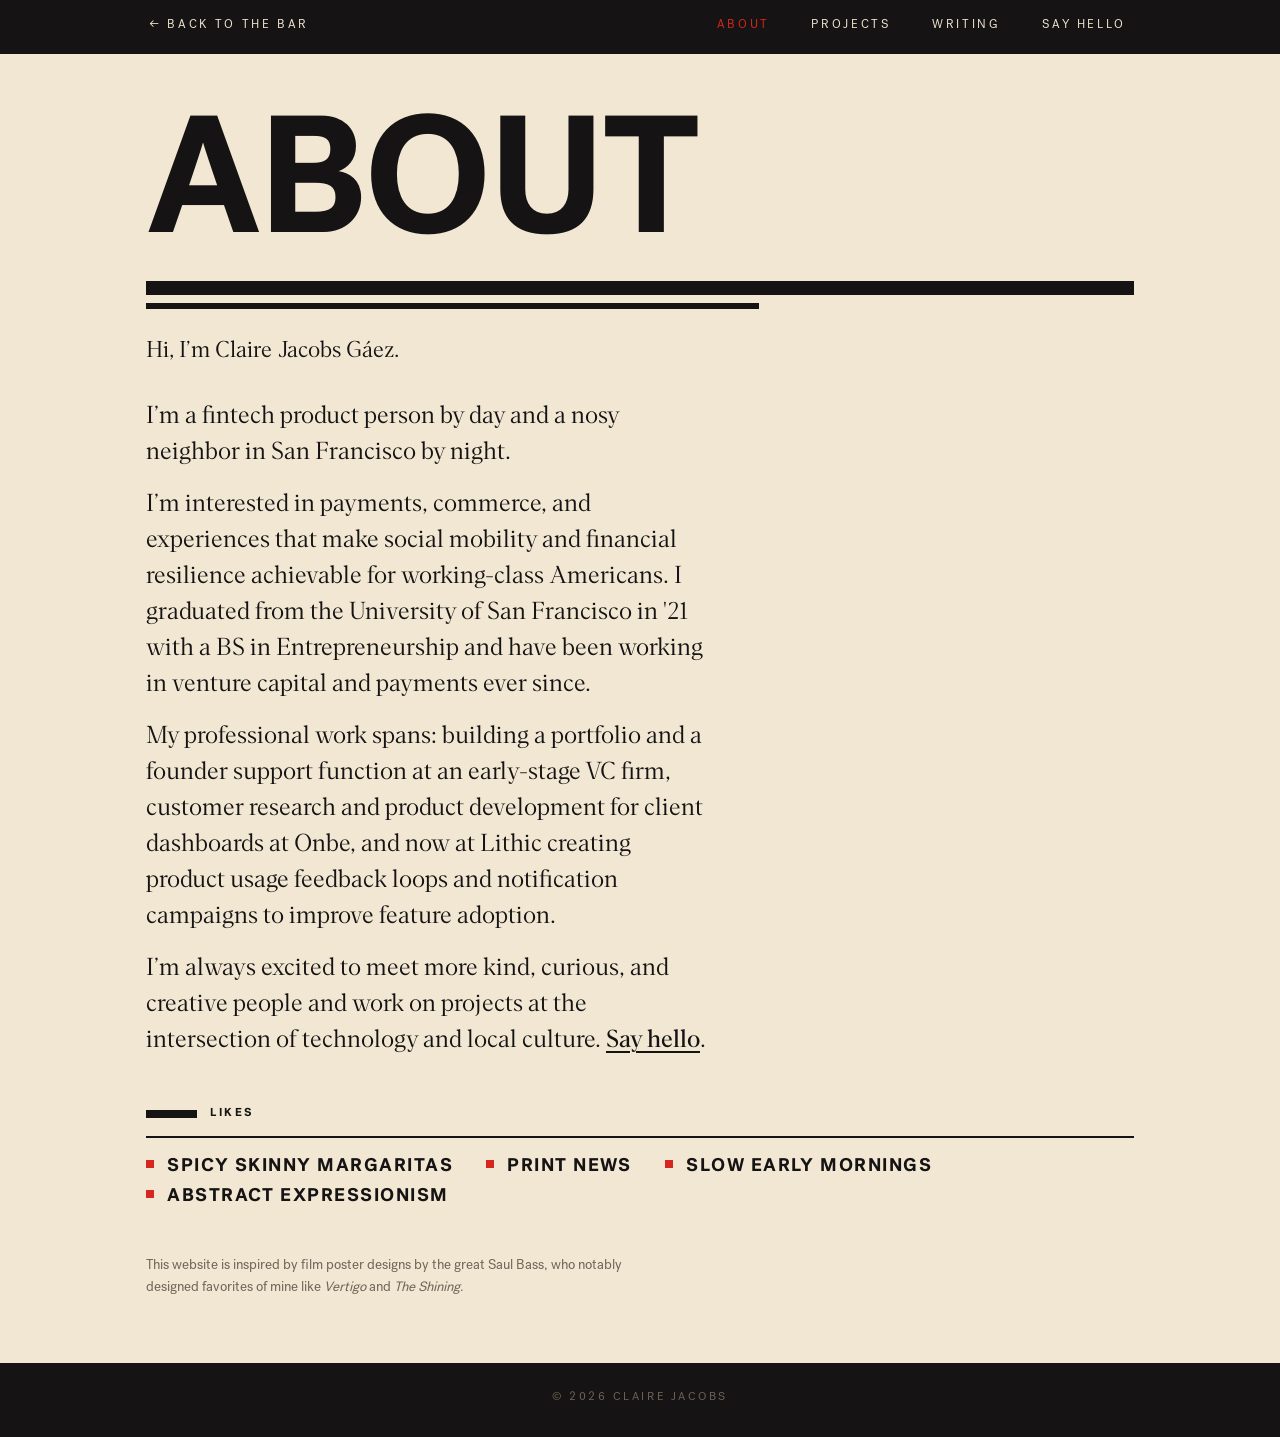
==== about.html @ e671ee5a "Shorten the likes heading on About Co-Authored-By: Claude Opus 5.5 <noreply@anthropic.com>" ====
<!DOCTYPE html>
<html lang="en">
<head>
<meta charset="UTF-8">
<meta name="viewport" content="width=device-width, initial-scale=1.0">
<title>About — Claire Jacobs</title>
<meta name="description" content="Claire Jacobs Gáez: fintech product person by day, nosy neighbor in San Francisco by night.">
<link rel="icon" href="data:image/svg+xml,%3Csvg xmlns='http://www.w3.org/2000/svg' viewBox='0 0 100 100'%3E%3Ctext y='.9em' font-size='90'%3E%F0%9F%8D%B8%3C/text%3E%3C/svg%3E">
<link rel="stylesheet" href="style.css?v=8">
<link rel="stylesheet" href="page.css?v=9">
</head>
<body class="inner theme-light">

<header class="page-top">
  <div class="page-top-inner">
    <a href="./">← Back to the bar</a>
    <nav aria-label="Main"><ul><li><a href="about.html" aria-current="page">About</a></li><li><a href="projects.html">Projects</a></li><li><a href="writing.html">Writing</a></li><li><a href="contact.html">Say hello</a></li></ul></nav>
  </div>
</header>

<main class="page">
  <div class="page-head">
    <h1 class="page-title">ABOUT</h1>
    <div class="rule"></div><div class="rule short"></div>
    <p class="page-dek">Hi, I’m Claire Jacobs Gáez.</p>
  </div>

  <div class="prose">
    <p>I’m a fintech product person by day and a nosy neighbor in San Francisco by night.</p>
    <p>I’m interested in payments, commerce, and experiences that make social mobility and financial resilience achievable for working-class Americans. I graduated from the University of San Francisco in '21 with a BS in Entrepreneurship and have been working in venture capital and payments ever since.</p>
    <p>My professional work spans: building a portfolio and a founder support function at an early-stage VC firm, customer research and product development for client dashboards at Onbe, and now at Lithic creating product usage feedback loops and notification campaigns to improve feature adoption.</p>
    <p>I’m always excited to meet more kind, curious, and creative people and work on projects at the intersection of technology and local culture. <a href="contact.html">Say hello</a>.</p>
  </div>

  <h2 class="section-label"><b></b>Likes</h2>
  <ul class="billing">
    <li>Spicy skinny margaritas</li>
    <li>Print news</li>
    <li>Slow early mornings</li>
    <li>Abstract expressionism</li>
  </ul>

  <p class="colophon">This website is inspired by film poster designs by the great Saul Bass, who notably designed favorites of mine like <cite>Vertigo</cite> and <cite>The Shining</cite>.</p>
</main>

<footer class="page-foot">
  <p>© 2026 Claire Jacobs</p>
</footer>

<script src="page.js?v=3"></script>
</body>
</html>
---- style.css ----
@font-face {
  font-family: 'Para';
  src: url('fonts/Para-Light.otf') format('opentype');
  font-weight: 300;
  font-style: normal;
  font-display: swap;
}

@font-face {
  font-family: 'Para';
  src: url('fonts/Para-Regular.otf') format('opentype');
  font-weight: 400;
  font-style: normal;
  font-display: swap;
}

@font-face {
  font-family: 'Post Grotesk';
  src: url('fonts/PostGrotesk-Book.otf') format('opentype');
  font-weight: 400;
  font-style: normal;
  font-display: swap;
}

@font-face {
  font-family: 'Post Grotesk';
  src: url('fonts/PostGrotesk-Bold.otf') format('opentype');
  font-weight: 700;
  font-style: normal;
  font-display: swap;
}

:root {
  --bg: #f1e7d3;
  --ink: #151313;
  --ink-soft: #6e6458;
  --panel-bg: #f8f0e0;
  --red: #d7261e;
  --display: 'Para', serif;
  --sans: 'Post Grotesk', sans-serif;
}

* { box-sizing: border-box; }

body {
  margin: 0;
  background: var(--bg);
  color: var(--ink);
  font-family: var(--sans);
  font-weight: 400;
}

.visually-hidden {
  position: absolute;
  width: 1px;
  height: 1px;
  overflow: hidden;
  clip: rect(0 0 0 0);
  white-space: nowrap;
}

/* ---------- poster ----------
   One poster, built on the diagonal of the bar. The scene has no frame: it runs
   off the top and right of the screen, and its cream floor is the page itself.
   The open floor at bottom-left is the quiet part of the poster, and the menu
   sits there as torn-paper tags stepping down parallel to the stools. The sign
   on the canopy stays the loudest type. */
.poster {
  min-height: 100svh;
  overflow: hidden;
}

.stage {
  position: relative;
  margin-left: auto;              /* pinned to the right edge */
  width: min(100vw, 100svh * 600 / 420);
  container-type: inline-size;
}

.room {
  width: 100%;
  height: auto;
  display: block;
}

/* positions are in the scene's own units (600 x 420 from y=30), so the
   menu stays on the same patch of floor at any size */
.menu {
  position: absolute;
  left: calc(14 / 600 * 100%);
  top: calc((280 - 30) / 420 * 100%);
  font-size: clamp(18px, 5.2cqw, 76px);
}

.menu ul {
  list-style: none;
  margin: 0;
  padding: 0;
  display: grid;
  gap: 0.02em;
  justify-items: start;
}

.menu li {
  margin-left: calc(var(--i) * 0.28em);   /* a gentle step down the floor, parallel to the stools */
}

/* Wide screens leave an empty strip left of the picture. There the menu moves
   into that strip as a type column locked to the window: right-aligned to the
   window's left edge, ABOUT level with its top, SAY HELLO with its bottom.
   The floor is left as open cream. (100vw - 100cqw is the strip's width.) */
@media (min-aspect-ratio: 17/10) and (min-width: 761px) {
  .menu {
    left: auto;
    right: calc(97% + 2.2cqw);
    top: calc((108 - 30) / 420 * 100%);
    height: calc(158 / 420 * 100%);
    font-size: clamp(20px, min(3.6cqw, (100vw - 100cqw + 3cqw) / 6.8), 52px);
  }
  .menu ul {
    height: 100%;
    display: flex;
    flex-direction: column;
    justify-content: space-between;
    align-items: flex-end;
  }
  .menu li { margin-left: 0; }
}

/* big hand-cut capitals; a torn red strip slides in behind on hover/focus
   and the letters turn cream */
.menu-item {
  font: inherit;
  font-family: var(--sans);
  font-weight: 700;
  line-height: 0.95;
  letter-spacing: 0.01em;
  white-space: nowrap;
  color: var(--ink);
  text-decoration: none;
  display: inline-block;
  min-height: 44px;
  padding: 0.06em 0.12em;
  cursor: pointer;
  position: relative;
  isolation: isolate;
  transition: color 0.15s ease;
}

.menu-item .cut span {
  display: inline-block;
  transform: translateY(var(--y)) rotate(var(--r));
}

.menu-item .cut .sp { width: 0.28em; }

.menu-item::before {
  content: "";
  position: absolute;
  inset: 0.06em -0.08em 0.1em;
  background: var(--red);
  clip-path: polygon(0 12%, 18% 0, 47% 9%, 76% 2%, 100% 10%, 99% 88%, 70% 100%, 38% 91%, 12% 100%, 1% 86%);
  transform: scaleX(0);
  transform-origin: left;
  transition: transform 0.22s ease;
  z-index: -1;
}

.menu-item:hover,
.menu-item:focus-visible {
  color: var(--bg);
}

.menu-item:hover::before,
.menu-item:focus-visible::before {
  transform: scaleX(1);
}

/* keyboard focus also gets a ring, so it never relies on colour alone */
.menu-item:focus-visible {
  outline: 3px solid var(--ink);
  outline-offset: 3px;
}

.menu-item:focus:not(:focus-visible) { outline: none; }

/* phones and narrow windows: the floor is too small to hold readable tags,
   so the menu steps down beneath the picture instead */
@media (max-width: 760px) {
  .poster { min-height: 0; padding-bottom: 24px; }
  .stage { width: 100vw; }
  .menu {
    position: static;
    font-size: clamp(30px, 10vw, 46px);
    padding: 8px 16px 0;
  }
  .menu li { margin-left: calc(var(--i) * 0.5em); }
}

/* ---------- the bar comes alive ----------
   The couple talk (heads tilt and nod) and he takes a sip now and then.
   Once a minute the bartender walks in behind the bar, shakes a cocktail and
   walks out; his walk path comes from the scene generator (sketch/bar.js).
   Everything holds still for people who ask for reduced motion. */
@media (prefers-reduced-motion: no-preference) {
  .head-fedora { animation: talk-him 7s ease-in-out infinite; }
  .head-bob    { animation: talk-her 9s ease-in-out 1.5s infinite; }
  .sip-arm     { animation: sip-arm 22s ease-in-out 4s infinite; }
  .sip-glass   { animation: sip-glass 22s ease-in-out 4s infinite; }

  /* the bartender's choreography is generated with the scene: see the
     <style> inside the SVG and photoBar() in sketch/bar.js */
}

@keyframes talk-him {
  0%, 100% { transform: rotate(0); }
  15% { transform: rotate(6deg); }
  22% { transform: rotate(3deg); }
  29% { transform: rotate(7deg); }
  36% { transform: rotate(4deg); }
  50% { transform: rotate(6deg); }
  65% { transform: rotate(0); }
}

@keyframes talk-her {
  0%, 100% { transform: rotate(0); }
  12% { transform: rotate(-5deg); }
  20% { transform: rotate(-2deg); }
  28% { transform: rotate(-6deg); }
  45% { transform: rotate(2deg) translateY(-1px); }
  55% { transform: rotate(0); }
}

@keyframes sip-arm {
  0%, 68%, 100% { transform: rotate(0); }
  76%, 88% { transform: rotate(70deg); }
}

@keyframes sip-glass {
  0%, 68%, 100% { transform: translate(0, 0); }
  76%, 88% { transform: translate(var(--dx), var(--dy)); }
}


/* ---------- footer ---------- */
/* a credit block on black, like the bottom of a film poster */
.site-footer {
  text-align: center;
  padding: 1.6rem 1rem 2rem;
  font-size: 0.72rem;
  letter-spacing: 0.22em;
  text-transform: uppercase;
  color: var(--ink-soft);
}

.site-footer p {
  margin: 0;
}
---- page.css ----
/* ---------- inner pages ----------
   Every page off the bar is built the same way, after the Psycho title
   sequence: one big title, two heavy rules under it, then the content as
   full-width bands between thin rules. A page is either dark (cream on
   black) or light (black on cream); the theme only swaps --fg and --ground,
   so the layout never changes between them. */

.theme-dark  { --ground: var(--ink); --fg: var(--bg); }
.theme-light { --ground: var(--bg);  --fg: var(--ink); }

body.inner {
  min-height: 100svh;
  display: flex;
  flex-direction: column;
  background: var(--ground);
  color: var(--fg);
  --gutter: clamp(16px, 5vw, 56px);
}

.page {
  flex: 1;
  width: 100%;
  max-width: 1100px;
  margin: 0 auto;
  padding: 0 var(--gutter) 4rem;
}

/* ---------- top strip: black on every page ---------- */
.page-top {
  background: var(--ink);
  color: var(--bg);
  border-bottom: 2px solid var(--fg);
}

.page-top-inner {
  max-width: 1100px;
  margin: 0 auto;
  padding: 0 var(--gutter);
  display: flex;
  justify-content: space-between;
  align-items: center;
  gap: 1rem;
  min-height: 52px;
  font-size: 0.75rem;
  letter-spacing: 0.22em;
  text-transform: uppercase;
}

.page-top a {
  color: var(--bg);
  text-decoration: none;
  display: inline-flex;
  align-items: center;
  min-height: 44px;
  padding: 0 0.2rem;
}

.page-top > div > a:hover,
.page-top a[aria-current="page"] { color: var(--red); }
.page-top nav a { padding: 0 0.5rem; }

.page-top a:focus-visible {
  outline: 2px solid var(--bg);
  outline-offset: 2px;
}

.page-top nav ul {
  list-style: none;
  margin: 0;
  padding: 0;
  display: flex;
  gap: clamp(0.6rem, 2vw, 1.6rem);
}

/* ---------- title block ---------- */
.page-head {
  padding: clamp(2rem, 6vw, 4.5rem) 0 2rem;
}

/* one size on every page, set so the longest title (SAY HELLO) fits the column */
.page-title {
  font-family: var(--sans);
  font-weight: 700;
  font-size: min(200px, calc((min(100vw, 1100px) - 2 * var(--gutter)) / (9 * 0.66)));
  line-height: 0.78;
  letter-spacing: -0.02em;
  white-space: nowrap;
  margin: 0;
}

.rule { height: 14px; background: var(--fg); margin-top: 1.6rem; }
.rule.short { height: 6px; margin-top: 8px; width: 62%; }

.page-dek {
  font-family: var(--display);
  font-weight: 300;
  font-size: clamp(1.1rem, 2.2vw, 1.4rem);
  line-height: 1.4;
  max-width: 32ch;
  margin: 1.6rem 0 0;
}

/* running text (About): Para at reading size, between the rows */
.prose {
  font-family: var(--display);
  font-weight: 300;
  font-size: clamp(1.2rem, 2.2vw, 1.5rem);
  line-height: 1.5;
  max-width: 40ch;
  display: grid;
  gap: 1rem;
  margin: 0 0 3rem;
}

.prose p { margin: 0; }

.prose a {
  color: inherit;
  font-weight: 400;
  text-decoration-thickness: 2px;
  text-underline-offset: 0.15em;
}

.prose a:hover { color: var(--red); }

/* a small heading in the same voice as the row labels */
.section-label {
  font-family: var(--sans);
  font-size: 0.72rem;
  font-weight: 700;
  letter-spacing: 0.22em;
  text-transform: uppercase;
  margin: 0 0 1rem;
}

.section-label b {
  display: inline-block;
  vertical-align: middle;
  width: 3.2rem;
  height: 8px;
  margin-right: 0.8rem;
  background: var(--fg);
}

.credits + .prose,
.billing + .colophon { margin-top: 3rem; }

/* work: a poster credit block. Company in small bold caps over a short line
   of what I did there, three across, sitting under one thin rule */
.credits {
  display: grid;
  grid-template-columns: repeat(auto-fit, minmax(min(100%, 14rem), 1fr));
  gap: 1.2rem 2rem;
  margin: 0;
  padding-top: 1.1rem;
  border-top: 2px solid var(--fg);
}

.credits div { min-width: 0; }

.credits dt {
  font-family: var(--sans);
  font-weight: 700;
  font-size: 0.95rem;
  letter-spacing: 0.14em;
  text-transform: uppercase;
  margin: 0 0 0.35rem;
}

.credits dd {
  font-family: var(--display);
  font-weight: 300;
  font-size: 1.05rem;
  line-height: 1.4;
  margin: 0;
}

/* likes: one billing line, each item led by a small red square */
.billing {
  list-style: none;
  margin: 0;
  padding: 1.1rem 0 0;
  border-top: 2px solid var(--fg);
  display: flex;
  flex-wrap: wrap;
  align-items: center;
  gap: 0.5rem 1.8em;
  font-family: var(--sans);
  font-weight: 700;
  font-size: clamp(0.95rem, 1.6vw, 1.15rem);
  letter-spacing: 0.08em;
  text-transform: uppercase;
}

.billing li::before {
  content: "";
  display: inline-block;
  width: 0.45em;
  height: 0.45em;
  background: var(--red);
  margin-right: 0.7em;
  vertical-align: 0.15em;
}

.colophon {
  font-size: 0.85rem;
  line-height: 1.6;
  max-width: 60ch;
  margin: 3rem 0 0;
  color: var(--ink-soft);
}

.theme-dark .colophon { color: var(--bg); opacity: 0.7; }

/* ---------- filter buttons ---------- */
.filters {
  display: flex;
  flex-wrap: wrap;
  gap: 0.5rem;
  margin: 0 0 1.4rem;
}

.filters button {
  font-family: var(--sans);
  font-weight: 700;
  font-size: 0.78rem;
  letter-spacing: 0.18em;
  text-transform: uppercase;
  color: var(--fg);
  background: none;
  border: 2px solid var(--fg);
  min-height: 44px;
  padding: 0 1rem;
  cursor: pointer;
}

.filters button[aria-pressed="true"] {
  background: var(--fg);
  color: var(--ground);
}

.filters button[aria-pressed="true"]:hover,
.filters button[aria-pressed="true"]:focus-visible { background: none; }

.filters button:focus-visible {
  outline: 3px solid var(--red);
  outline-offset: 2px;
}

/* ---------- rows ---------- */
.rows {
  list-style: none;
  margin: 0;
  padding: 0;
}

.rows li { border-top: 2px solid var(--fg); }
.rows li:last-child { border-bottom: 2px solid var(--fg); }
.rows li[hidden] { display: none; }

.row {
  display: grid;
  grid-template-columns: 9rem minmax(0, 1fr) 6rem;
  gap: 0.3rem 1.4rem;
  align-items: baseline;
  padding: 1.3rem 0.4rem;
  color: var(--fg);
  text-decoration: none;
}

.row > * { min-width: 0; }

/* pointing at a link lays a torn red paper strip behind it, the same cut
   paper as the homepage menu; text turns cream on the red. Each row gets
   one of three tears so they don't look stamped. No motion. */
a.row,
.filters button,
.page-top nav a {
  position: relative;
  isolation: isolate;
}

a.row::before,
.filters button::before,
.page-top nav a::before {
  content: "";
  position: absolute;
  inset: 4px -8px;
  background: var(--red);
  clip-path: var(--tear);
  z-index: -1;
  visibility: hidden;
}

:root {
  --tear-1: polygon(0 10%, 14% 0, 41% 7%, 69% 1%, 100% 8%, 99% 90%, 73% 100%, 44% 93%, 16% 100%, 1% 88%);
  --tear-2: polygon(1% 4%, 22% 9%, 48% 0, 77% 6%, 99% 1%, 100% 94%, 80% 88%, 55% 100%, 27% 92%, 0 100%);
  --tear-3: polygon(0 0, 31% 8%, 58% 2%, 86% 9%, 100% 3%, 98% 86%, 64% 100%, 38% 91%, 11% 98%, 2% 90%);
}

a.row, .filters button, .page-top nav a { --tear: var(--tear-1); }
.rows li:nth-child(3n+2) a.row, .filters button:nth-child(2), .page-top nav li:nth-child(2) a { --tear: var(--tear-2); }
.rows li:nth-child(3n) a.row, .filters button:nth-child(3), .page-top nav li:nth-child(3) a { --tear: var(--tear-3); }

a.row:hover::before,
a.row:focus-visible::before,
.filters button:hover::before,
.filters button:focus-visible::before,
.page-top nav a:hover::before,
.page-top nav a:focus-visible::before {
  visibility: visible;
}

a.row:hover,
a.row:focus-visible,
.filters button:hover,
.filters button:focus-visible,
.page-top nav a:hover,
.page-top nav a:focus-visible {
  color: var(--bg);
}

/* on the red, every tag bar goes cream (the red professional bar would vanish) */
a.row:hover .lab b,
a.row:focus-visible .lab b { background: var(--bg); }

/* keyboard focus also gets a ring, so it never relies on colour alone */
a.row:focus-visible {
  outline: 3px solid var(--fg);
  outline-offset: 2px;
}

/* the short bar beside each row; red marks the accent kind (professional) */
.lab {
  font-size: 0.66rem;
  letter-spacing: 0.22em;
  text-transform: uppercase;
  line-height: 1.9;
}

.lab b {
  display: block;
  width: 3.2rem;
  height: 8px;
  margin-bottom: 0.5rem;
  background: var(--fg);
}

.accent .lab b { background: var(--red); }

.row .t {
  display: block;
  font-weight: 700;
  font-size: clamp(1.2rem, 2.6vw, 1.9rem);
  line-height: 1.05;
  text-wrap: balance;
}

.row .d {
  display: block;
  font-size: 0.95rem;
  line-height: 1.45;
  margin-top: 0.4rem;
  max-width: 62ch;
}

.src {
  font-size: 0.66rem;
  letter-spacing: 0.22em;
  text-transform: uppercase;
  text-align: right;
}

/* ---------- footer: black on every page ---------- */
.page-foot {
  background: var(--ink);
  color: var(--ink-soft);
  border-top: 2px solid var(--fg);
  text-align: center;
  padding: 1.6rem 1rem 2rem;
  font-size: 0.72rem;
  letter-spacing: 0.22em;
  text-transform: uppercase;
}

.page-foot p { margin: 0; }

@media (max-width: 700px) {
  .page-top nav { display: none; }   /* the back link is enough on phones */
  .row { grid-template-columns: minmax(0, 1fr); }
  .src { text-align: left; }
  .lab b {
    display: inline-block;
    vertical-align: middle;
    width: 2rem;
    margin: 0 0.6rem 0 0;
  }
}

/* the torn strip replaces the button's square outline while it shows */
.filters button:hover,
.filters button:focus-visible { border-color: transparent; }
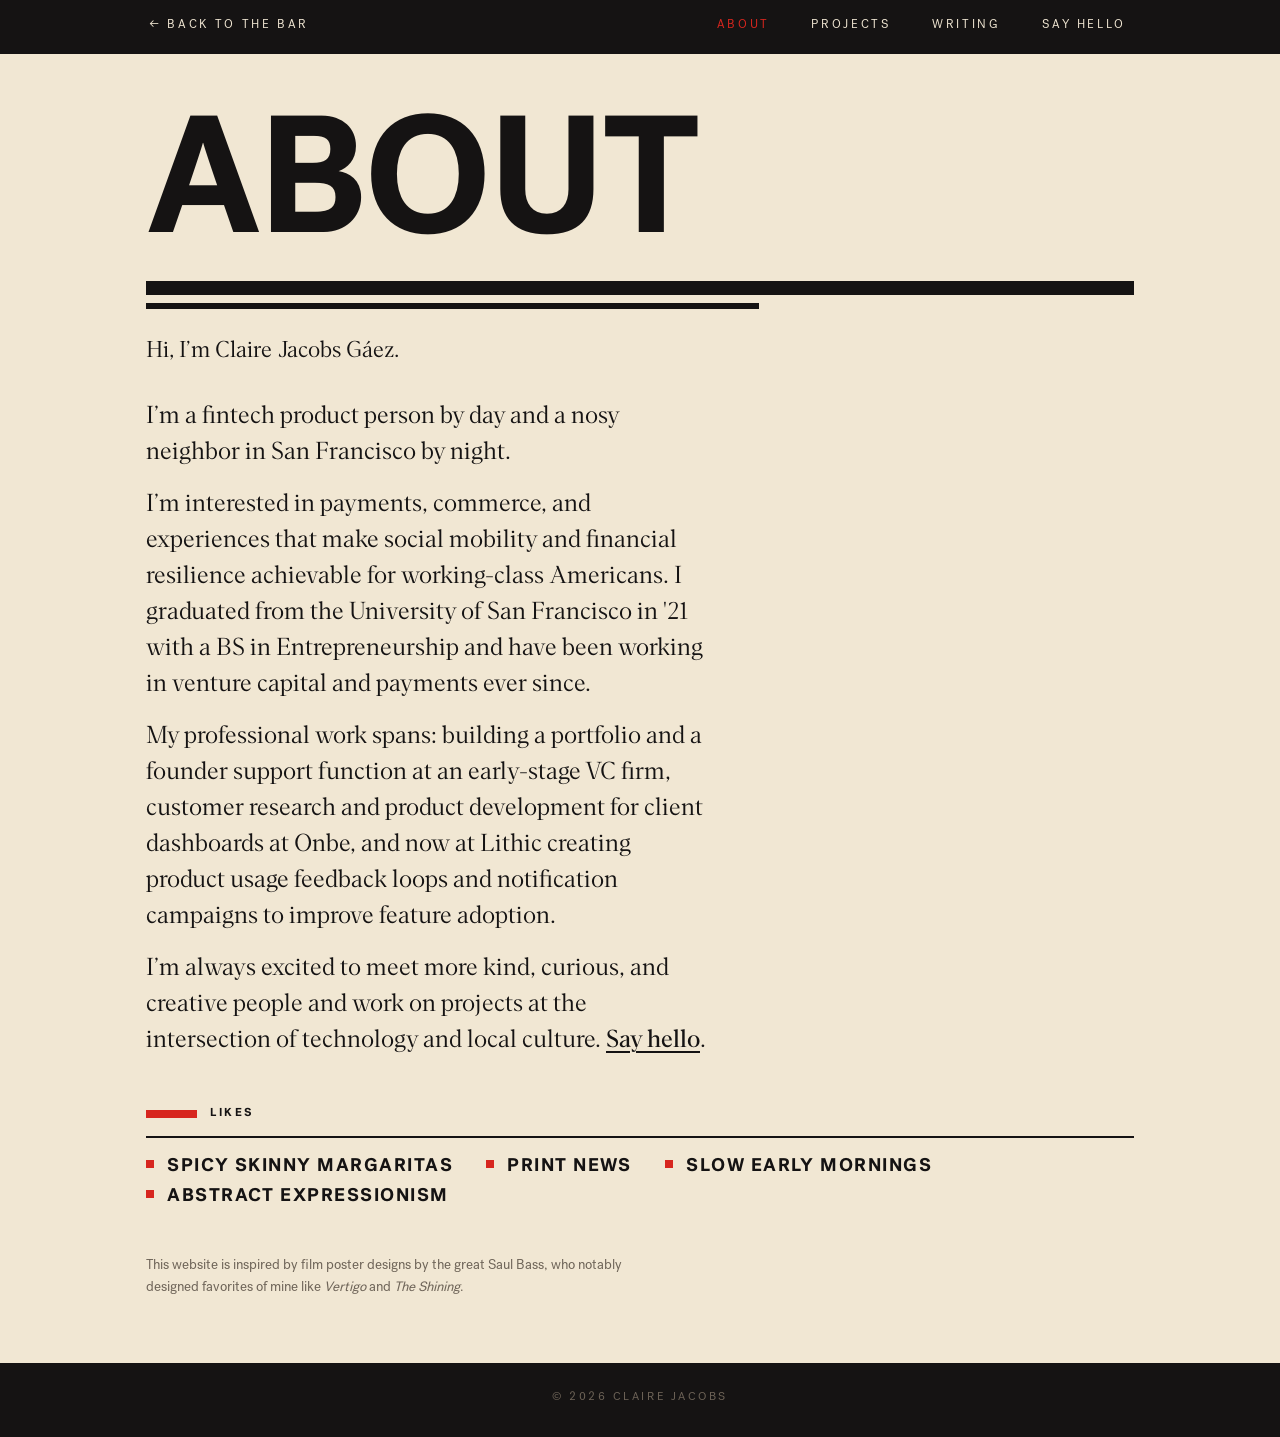
==== commit 5fabca5c: "Make the Likes heading bar red Co-Authored-By: Claude Opus 5.5 <noreply@anthropic.com>" ====
--- a/about.html
+++ b/about.html
@@ -7,7 +7,7 @@
 <meta name="description" content="Claire Jacobs Gáez: fintech product person by day, nosy neighbor in San Francisco by night.">
 <link rel="icon" href="data:image/svg+xml,%3Csvg xmlns='http://www.w3.org/2000/svg' viewBox='0 0 100 100'%3E%3Ctext y='.9em' font-size='90'%3E%F0%9F%8D%B8%3C/text%3E%3C/svg%3E">
 <link rel="stylesheet" href="style.css?v=8">
-<link rel="stylesheet" href="page.css?v=9">
+<link rel="stylesheet" href="page.css?v=10">
 </head>
 <body class="inner theme-light">
 
--- a/page.css
+++ b/page.css
@@ -139,7 +139,7 @@
   width: 3.2rem;
   height: 8px;
   margin-right: 0.8rem;
-  background: var(--fg);
+  background: var(--red);
 }
 
 .credits + .prose,
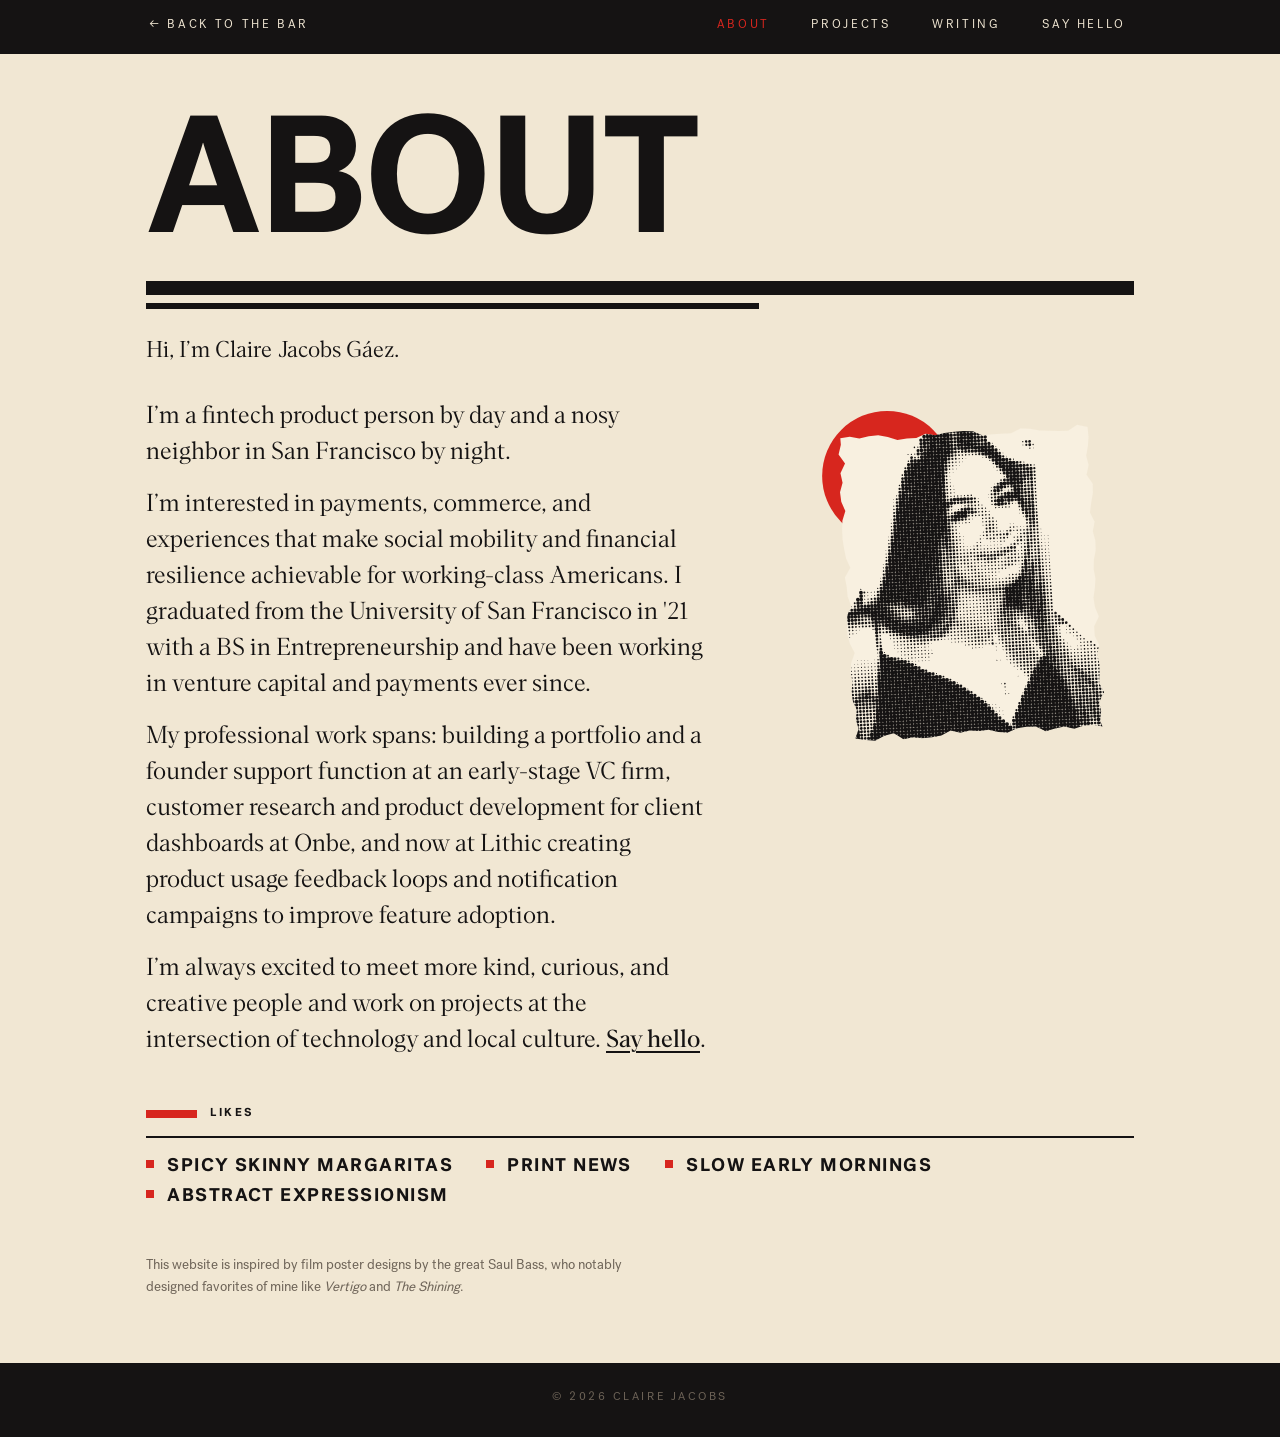
==== commit 11ca8437: "Add a torn-paper halftone portrait to About Co-Authored-By: Claude Opus 5.5 <noreply@anthropic.com>" ====
--- a/about.html
+++ b/about.html
@@ -7,7 +7,7 @@
 <meta name="description" content="Claire Jacobs Gáez: fintech product person by day, nosy neighbor in San Francisco by night.">
 <link rel="icon" href="data:image/svg+xml,%3Csvg xmlns='http://www.w3.org/2000/svg' viewBox='0 0 100 100'%3E%3Ctext y='.9em' font-size='90'%3E%F0%9F%8D%B8%3C/text%3E%3C/svg%3E">
 <link rel="stylesheet" href="style.css?v=8">
-<link rel="stylesheet" href="page.css?v=10">
+<link rel="stylesheet" href="page.css?v=11">
 </head>
 <body class="inner theme-light">
 
@@ -25,11 +25,15 @@
     <p class="page-dek">Hi, I’m Claire Jacobs Gáez.</p>
   </div>
 
-  <div class="prose">
-    <p>I’m a fintech product person by day and a nosy neighbor in San Francisco by night.</p>
-    <p>I’m interested in payments, commerce, and experiences that make social mobility and financial resilience achievable for working-class Americans. I graduated from the University of San Francisco in '21 with a BS in Entrepreneurship and have been working in venture capital and payments ever since.</p>
-    <p>My professional work spans: building a portfolio and a founder support function at an early-stage VC firm, customer research and product development for client dashboards at Onbe, and now at Lithic creating product usage feedback loops and notification campaigns to improve feature adoption.</p>
-    <p>I’m always excited to meet more kind, curious, and creative people and work on projects at the intersection of technology and local culture. <a href="contact.html">Say hello</a>.</p>
+  <div class="about-body">
+    <div class="prose">
+      <p>I’m a fintech product person by day and a nosy neighbor in San Francisco by night.</p>
+      <p>I’m interested in payments, commerce, and experiences that make social mobility and financial resilience achievable for working-class Americans. I graduated from the University of San Francisco in '21 with a BS in Entrepreneurship and have been working in venture capital and payments ever since.</p>
+      <p>My professional work spans: building a portfolio and a founder support function at an early-stage VC firm, customer research and product development for client dashboards at Onbe, and now at Lithic creating product usage feedback loops and notification campaigns to improve feature adoption.</p>
+      <p>I’m always excited to meet more kind, curious, and creative people and work on projects at the intersection of technology and local culture. <a href="contact.html">Say hello</a>.</p>
+    </div>
+    <img class="portrait" src="about-portrait.svg?v=1" width="472" height="537"
+         alt="Claire smiling, printed in black halftone dots on a torn scrap of paper, with a red sun behind it">
   </div>
 
   <h2 class="section-label"><b></b>Likes</h2>
--- a/page.css
+++ b/page.css
@@ -400,3 +400,27 @@
 /* the torn strip replaces the button's square outline while it shows */
 .filters button:hover,
 .filters button:focus-visible { border-color: transparent; }
+
+/* ---------- About: portrait beside the text ----------
+   The halftone portrait takes the empty column to the right of the
+   paragraphs. On phones it shrinks and sits above them. */
+.about-body {
+  display: grid;
+  grid-template-columns: minmax(0, 1fr) minmax(0, 320px);
+  gap: 1.5rem 3rem;
+  align-items: start;
+}
+
+.about-body .prose { margin-bottom: 0; }
+.about-body + .section-label { margin-top: 3rem; }
+
+.portrait {
+  display: block;
+  width: 100%;
+  height: auto;
+}
+
+@media (max-width: 700px) {
+  .about-body { grid-template-columns: minmax(0, 1fr); }
+  .portrait { order: -1; width: 200px; }
+}
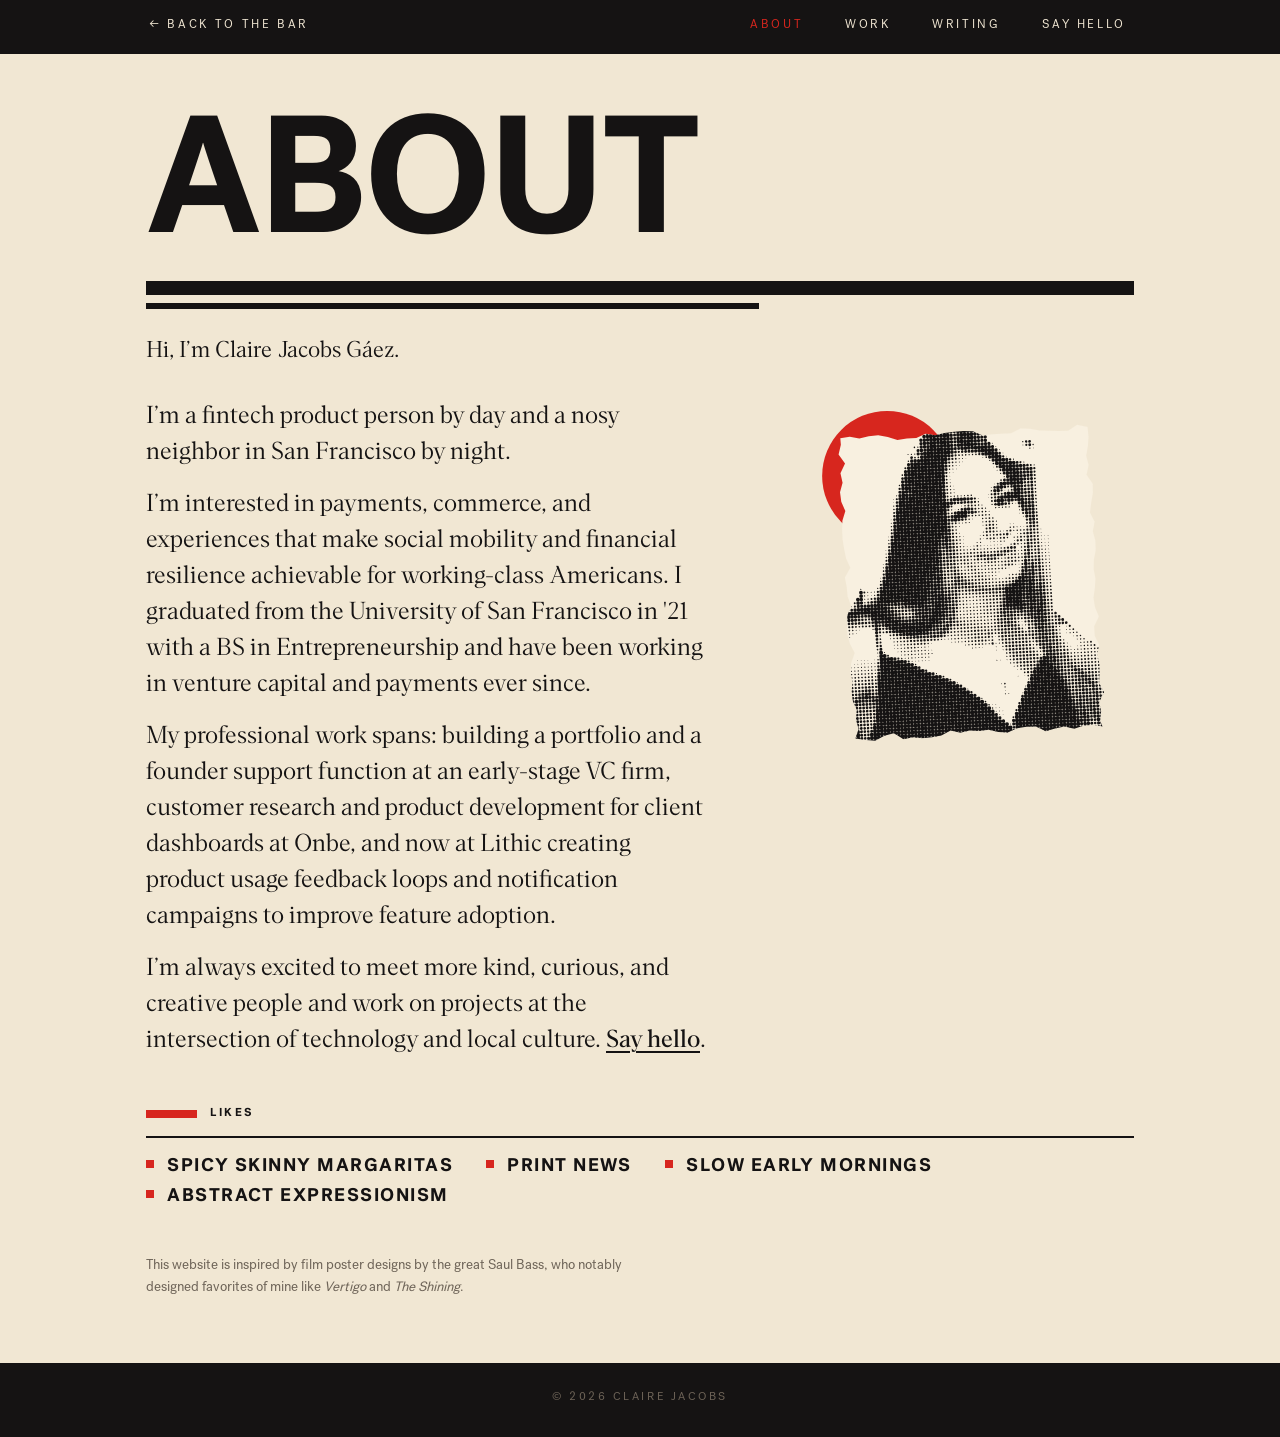
==== commit e4e417a2: "Rename Projects to Work and give Unscene its own page work.html lists projects; Unscene moves to wor" ====
--- a/about.html
+++ b/about.html
@@ -7,14 +7,14 @@
 <meta name="description" content="Claire Jacobs Gáez: fintech product person by day, nosy neighbor in San Francisco by night.">
 <link rel="icon" href="data:image/svg+xml,%3Csvg xmlns='http://www.w3.org/2000/svg' viewBox='0 0 100 100'%3E%3Ctext y='.9em' font-size='90'%3E%F0%9F%8D%B8%3C/text%3E%3C/svg%3E">
 <link rel="stylesheet" href="style.css?v=8">
-<link rel="stylesheet" href="page.css?v=11">
+<link rel="stylesheet" href="page.css?v=14">
 </head>
 <body class="inner theme-light">
 
 <header class="page-top">
   <div class="page-top-inner">
     <a href="./">← Back to the bar</a>
-    <nav aria-label="Main"><ul><li><a href="about.html" aria-current="page">About</a></li><li><a href="projects.html">Projects</a></li><li><a href="writing.html">Writing</a></li><li><a href="contact.html">Say hello</a></li></ul></nav>
+    <nav aria-label="Main"><ul><li><a href="about.html" aria-current="page">About</a></li><li><a href="work.html">Work</a></li><li><a href="writing.html">Writing</a></li><li><a href="contact.html">Say hello</a></li></ul></nav>
   </div>
 </header>
 
--- a/page.css
+++ b/page.css
@@ -144,6 +144,8 @@
 
 .credits + .prose,
 .billing + .colophon { margin-top: 3rem; }
+.prose + .section-label,
+.credits + .section-label { margin-top: 3rem; }
 
 /* work: a poster credit block. Company in small bold caps over a short line
    of what I did there, three across, sitting under one thin rule */
@@ -424,3 +426,79 @@
   .about-body { grid-template-columns: minmax(0, 1fr); }
   .portrait { order: -1; width: 200px; }
 }
+
+.nowrap { white-space: nowrap; }
+
+/* ---------- photos on torn paper ----------
+   Real photos sit on the page like the About portrait: black and white,
+   cut with a torn edge, tilted a touch, with a red sun peeking out behind. */
+.photo {
+  position: relative;
+  isolation: isolate;
+  margin: 0;
+}
+
+.photo::before {
+  content: "";
+  position: absolute;
+  z-index: -1;
+  left: -7%;
+  top: -6%;
+  width: 46%;
+  aspect-ratio: 1;
+  border-radius: 50%;
+  background: var(--red);
+}
+
+.photo img {
+  display: block;
+  width: 100%;
+  height: auto;
+  filter: grayscale(1) contrast(1.1);
+  clip-path: polygon(0 2%, 9% 0, 21% 1.5%, 34% 0.3%, 47% 2%, 61% 0, 74% 1.6%, 88% 0.2%, 100% 1.8%,
+    99% 14%, 100% 29%, 98.6% 44%, 100% 58%, 98.8% 73%, 100% 87%, 99% 100%,
+    86% 98.4%, 72% 100%, 58% 98.2%, 44% 100%, 30% 98.6%, 16% 100%, 2% 98.5%,
+    0.6% 85%, 1.6% 70%, 0 55%, 1.4% 40%, 0 26%, 1.2% 12%);
+}
+
+.photo figcaption {
+  margin-top: 0.8rem;
+  font-size: 0.66rem;
+  letter-spacing: 0.2em;
+  text-transform: uppercase;
+  line-height: 1.7;
+}
+
+.tilt-left  { transform: rotate(-2deg); }
+.tilt-right { transform: rotate(1.2deg); }
+
+.photo.wide {
+  max-width: 760px;
+  margin: 3.5rem 0 3rem auto;
+}
+
+.photo.wide::before { left: auto; right: -5%; top: -8%; width: 30%; }
+
+@media (max-width: 700px) {
+  .about-body .photo { order: -1; width: 240px; margin: 0.5rem 0 1rem 0.5rem; }
+  .photo.wide { margin: 2.5rem 0.5rem 2rem; }
+  .photo.wide::before { right: 0; }
+}
+
+/* a subpage names where it sits, just above the title */
+.crumb {
+  margin: 0 0 1rem;
+  font-size: 0.72rem;
+  letter-spacing: 0.22em;
+  text-transform: uppercase;
+}
+
+.crumb a {
+  color: var(--fg);
+  text-decoration: none;
+  display: inline-flex;
+  align-items: center;
+  min-height: 44px;
+}
+
+.crumb a:hover { color: var(--red); }
